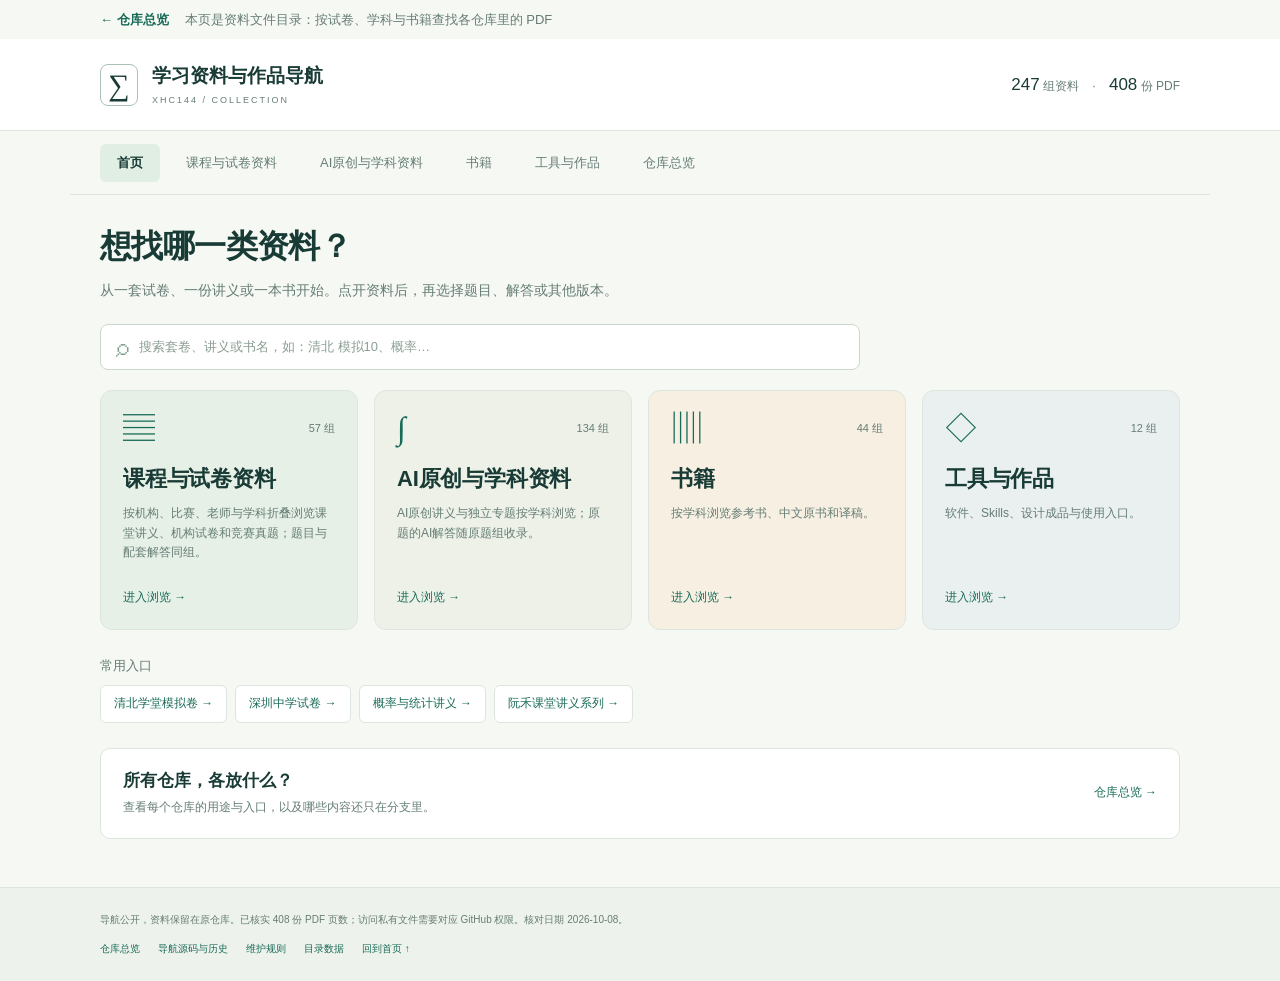
==== docs/materials/index.html @ 762d0c23 "重做仓库总览首页：覆盖全部 22 个仓库并核查每个分支 - 新首页按个人账号与 4 个组织分节，附类别筛选、搜索和深浅色主题 - 分支核查：逐文件比较 91 个分支与 main，列出 8 处只在分支的" ====
<!doctype html>
<html lang="zh-CN">
<head>
  <meta charset="utf-8">
  <meta name="viewport" content="width=device-width, initial-scale=1">
  <meta name="description" content="按机构、比赛、老师与学科找课堂讲义、试卷与竞赛资料，AI原创讲义独立浏览；同一份资料的题目、原解答与PDF集中选择下载。">
  <meta http-equiv="Content-Security-Policy" content="default-src 'self'; script-src 'self'; style-src 'self'; connect-src 'self'; img-src 'self' data:; object-src 'none'; base-uri 'self'">
  <meta name="theme-color" content="#193f3a">
  <title>学习资料与作品导航 · xhc144</title>
  <link rel="icon" href="data:image/svg+xml,%3Csvg xmlns='http://www.w3.org/2000/svg' viewBox='0 0 64 64'%3E%3Crect width='64' height='64' rx='12' fill='%23193f3a'/%3E%3Ctext x='32' y='46' text-anchor='middle' font-size='44' fill='%23dceae1'%3E%CE%A3%3C/text%3E%3C/svg%3E">
  <link rel="stylesheet" href="./styles.css?v=20261020-materials">
  <script src="./classify-catalog.js?v=20261008-ruanhe-series-2" defer></script>
  <script src="./source-navigation.js?v=20261008-ruanhe-series-2" defer></script>
  <script src="./app.js?v=20261020-materials" defer></script>
</head>
<body>
  <a class="skip-link" href="#main">跳到主内容</a>
  <div class="overview-bar"><a href="../">← 仓库总览</a><span>本页是资料文件目录：按试卷、学科与书籍查找各仓库里的 PDF</span></div>
  <header class="site-header"><div class="header-inner">
    <a href="#home" id="brand" class="brand"><span aria-hidden="true">∑</span><div>学习资料与作品导航<small>XHC144 / COLLECTION</small></div></a>
    <p class="header-counts"><strong id="group-total">—</strong> 组资料 <span>·</span> <strong id="pdf-total">—</strong> 份 PDF</p>
  </div></header>
  <nav id="main-nav" class="main-nav" aria-label="主要导航"></nav>
  <main id="main" class="main" tabindex="-1">
    <nav id="breadcrumbs" class="breadcrumbs" aria-label="当前位置"></nav>
    <div id="page-heading" class="page-heading"></div>
    <form id="search-form" class="search-form" role="search"><label for="search">查找资料</label><div class="search-field"><span aria-hidden="true">⌕</span><input id="search" type="search" placeholder="搜索套卷、讲义或书名，如：清北 模拟10、概率…" autocomplete="off"><button id="clear-search" type="button" hidden>清除搜索</button></div></form>
    <div id="results-status" class="results-status" role="status" aria-live="polite"></div>
    <div id="view"><p class="loading">正在载入目录…</p></div>
    <noscript><p>请开启 JavaScript 浏览资料分组，或从 <a href="https://github.com/xhc144/repository-index">仓库主页</a>继续查看。</p></noscript>
  </main>
  <dialog id="material-dialog" aria-labelledby="detail-title"><div class="dialog-header"><div><p id="detail-category" class="eyebrow"></p><h2 id="detail-title"></h2></div><button id="close-detail" type="button" aria-label="关闭资料详情">×</button></div><div id="detail-body" class="dialog-body"></div><div class="dialog-footer"><p>下载保留 GitHub 原仓库权限。不同用途的文件分别列出。</p><button id="back-detail" type="button">返回资料列表</button></div></dialog>
  <footer class="site-footer"><div><p>导航公开，资料保留在原仓库。已核实 <span id="verified-pdf-total">399</span> 份 PDF 页数；访问私有文件需要对应 GitHub 权限。核对日期 <time id="updated" datetime="2026-10-08">2026-10-08</time>。</p><nav aria-label="维护入口"><a href="../">仓库总览</a><a href="https://github.com/xhc144/repository-index">导航源码与历史</a><a href="https://github.com/xhc144/repository-index/blob/main/AGENTS.md">维护规则</a><a href="./catalog.json?v=20261008-ruanhe-series-2">目录数据</a><a href="#home" id="footer-home">回到首页 ↑</a></nav></div></footer>
</body>
</html>
---- docs/materials/styles.css ----
:root{color-scheme:light;--ink:#193b35;--muted:#657d75;--accent:#196b58;--line:#dce6df;--paper:#f6f8f4;--white:#fff;--serif:"Noto Serif CJK SC","Source Han Serif SC",serif}
*{box-sizing:border-box}html{scroll-behavior:smooth}body{margin:0;background:var(--paper);color:var(--ink);font-family:Inter,"Noto Sans CJK SC","Microsoft YaHei",sans-serif;font-size:14px;line-height:1.65}a{color:inherit;text-decoration:none}button,input{font:inherit}button,a,input{touch-action:manipulation}button{cursor:pointer}button:disabled{cursor:default;opacity:.45}a:focus-visible,button:focus-visible,input:focus-visible{outline:3px solid #80b39a;outline-offset:3px}button{color:inherit}h1,h2,h3,p{margin:0}h1,h2,h3{line-height:1.45}h1{font-size:32px;letter-spacing:-.6px}h2{font-size:20px}h3{font-size:15px}button{border:0;background:none}a:hover{color:var(--accent)}[hidden]{display:none!important}.skip-link{position:fixed;left:14px;top:-80px;background:var(--ink);color:#fff;padding:10px 18px;z-index:10}.skip-link:focus{top:10px}.site-header{background:var(--white);border-bottom:1px solid var(--line)}.header-inner,.main-nav,.main,.site-footer>div{max-width:1140px;margin:auto;padding-left:30px;padding-right:30px}.header-inner{display:flex;justify-content:space-between;align-items:center;gap:20px;min-height:91px}.brand{display:flex;align-items:center;gap:14px;font-size:19px;font-weight:700;line-height:1.4}.brand>span{display:grid;place-items:center;width:38px;height:42px;border:1px solid #aac1b4;border-radius:8px;font:30px var(--serif);font-weight:400}.brand small{display:block;margin-top:4px;font-size:9px;font-weight:400;letter-spacing:2px;color:var(--muted)}.header-counts{font-size:12px;color:var(--muted);white-space:nowrap}.header-counts strong{color:var(--ink);font-size:17px;font-weight:500}.header-counts span{margin:0 10px}.main-nav{display:flex;gap:9px;min-height:64px;align-items:center;border-bottom:1px solid var(--line)}.main-nav a{padding:8px 17px;border-radius:6px;color:var(--muted);font-size:13px}.main-nav a[aria-current]{background:#e0eee4;color:var(--ink);font-weight:700}.main-nav a:hover{background:#edf3ed;color:var(--accent)}.main{padding-top:28px;padding-bottom:48px;min-height:65vh}.breadcrumbs{display:flex;gap:10px;flex-wrap:wrap;color:var(--muted);font-size:12px;margin-bottom:20px}.breadcrumbs .current{color:var(--ink)}.separator{opacity:.5}.page-heading{margin-bottom:21px}.page-heading p{margin-top:9px;max-width:740px;color:var(--muted);font-size:14px}.search-form{margin:22px 0 20px;max-width:760px}.search-form>label{position:absolute;width:1px;height:1px;overflow:hidden;clip-path:inset(50%)}.search-field{display:flex;align-items:center;min-height:46px;border:1px solid #c9d9ce;border-radius:8px;background:var(--white);padding:0 15px;gap:10px}.search-field>span{font-size:25px;line-height:1;color:#7da08d}.search-field input{width:100%;min-width:0;border:0;outline:none;color:var(--ink);background:transparent;padding:11px 0;font-size:13px}.search-field input::placeholder{color:#8b9e93}.search-field input::-webkit-search-cancel-button{display:none}.search-field button{white-space:nowrap;font-size:12px;color:var(--accent);padding:7px 2px}.results-status{color:var(--muted);font-size:12px;min-height:0;margin-bottom:17px}.results-status:empty{display:none}.home-entries{display:grid;grid-template-columns:repeat(4,minmax(0,1fr));gap:16px}.entry-card{display:flex;flex-direction:column;border:1px solid var(--line);border-radius:12px;background:var(--white);padding:21px 22px;transition:transform .15s,border-color .15s,box-shadow .15s}.entry-card:hover{transform:translateY(-3px);border-color:#a3c2af;box-shadow:0 6px 20px #243c2810;color:var(--ink)}.entry-top{display:flex;justify-content:space-between;align-items:center;margin-bottom:19px;gap:10px}.entry-symbol{font-size:32px;font-family:var(--serif);font-weight:400;line-height:1;color:var(--accent)}.entry-count{font-size:11px;color:var(--muted);white-space:nowrap}.entry-card h2{font-size:22px;letter-spacing:-.2px;margin-bottom:9px}.entry-card p{font-size:12px;color:var(--muted);flex:1}.entry-arrow{display:block;color:var(--accent);font-size:12px;margin-top:25px}.home-entry.papers{background:#e6f0e7}.home-entry.subjects{background:#edf1e8}.home-entry.books{background:#f6efe2}.home-entry.tools{background:#eaf0ef}.quick-start{margin-top:27px}.quick-start h2{font-size:13px;font-weight:500;color:var(--muted);margin-bottom:9px}.quick-links{display:flex;flex-wrap:wrap;gap:8px}.quick-links a{background:#fff;border:1px solid var(--line);border-radius:6px;padding:8px 13px;font-size:12px;color:var(--accent)}.overview-entry{display:flex;justify-content:space-between;align-items:center;gap:20px;border:1px solid var(--line);border-radius:10px;background:#fff;margin-top:25px;padding:20px 22px}.overview-entry h2{font-size:17px}.overview-entry p{font-size:12px;color:var(--muted);margin-top:5px}.overview-entry>span{white-space:nowrap;font-size:12px;color:var(--accent)}.category-grid{display:grid;grid-template-columns:repeat(3,minmax(0,1fr));gap:17px}.category-card{min-height:184px}.category-card .entry-top{margin-bottom:12px}.category-card h2{font-size:20px}.category-card .entry-symbol{font-size:25px}.category-card .entry-arrow{margin-top:15px}.group-grid{display:grid;grid-template-columns:repeat(3,minmax(0,1fr));gap:16px}.group-card{text-align:left;display:flex;flex-direction:column;border:1px solid var(--line);background:#fff;border-radius:10px;padding:20px;min-width:0;transition:border-color .15s,box-shadow .15s}.group-card:hover{border-color:#9dbcaa;box-shadow:0 5px 15px #243c2810}.group-top{display:flex;justify-content:space-between;gap:8px;font-size:10px;color:var(--muted);margin-bottom:12px}.group-category{color:var(--accent)}.group-card h2{font-size:17px;overflow-wrap:anywhere;margin-bottom:8px}.tags{display:flex;flex-wrap:wrap;gap:4px}.tags span{font-size:10px;border-radius:3px;padding:1px 5px;background:#eff4ee;color:var(--muted)}.group-purpose{font-size:12px;color:var(--muted);margin-top:11px;flex:1}.group-versions{font-size:11px;color:#536b61;margin-top:14px}.group-warning,.group-matches{font-size:11px;margin-top:6px;color:#96733a}.group-open{margin-top:18px;color:var(--accent);font-size:12px}.pagination{display:flex;align-items:center;justify-content:center;gap:20px;margin-top:28px;font-size:12px}.pagination button,.primary-button{border:1px solid #b9d1c1;border-radius:6px;background:#fff;padding:8px 15px;color:var(--accent)}.empty{text-align:center;border:1px dashed var(--line);border-radius:12px;padding:50px 20px;background:#fff}.empty h2{font-size:20px}.empty p{color:var(--muted);margin:10px 0 20px}.repository-grid{display:grid;grid-template-columns:repeat(3,minmax(0,1fr));gap:17px}.repo-card{border:1px solid var(--line);border-radius:10px;background:#fff;padding:22px;min-width:0}.repo-card h2{font-size:17px}.repo-slug{font-size:10px;color:#859d8e;margin:5px 0 15px;overflow-wrap:anywhere}.repo-intro,.repo-how{font-size:12px;color:#596f62}.repo-contents{padding-left:17px;margin:14px 0;font-size:11px;color:var(--muted)}.repo-how{margin-bottom:16px}.repo-examples{border-top:1px solid var(--line);padding-top:10px;display:flex;flex-direction:column;align-items:flex-start;gap:7px}.repo-examples button{font-size:11px;text-align:left;color:var(--accent);padding:0}.repo-limit{font-size:10px;background:#f7f2e8;color:#9a793b;padding:8px 10px;margin-top:14px}.repo-home{display:block;margin-top:15px;font-size:11px;color:var(--accent)}dialog{border:1px solid #b7cec0;border-radius:15px;box-shadow:0 22px 90px #112d2555;padding:0;max-width:790px;width:calc(100% - 48px);max-height:89vh;max-height:89dvh;color:var(--ink);background:var(--paper);overflow:auto}dialog::backdrop{background:#102d2566;backdrop-filter:blur(2px)}.dialog-header{display:flex;justify-content:space-between;align-items:flex-start;gap:18px;padding:23px 26px 18px;border-bottom:1px solid var(--line);background:#fff;position:sticky;top:0;z-index:1}.dialog-header h2{font-size:23px;overflow-wrap:anywhere}.eyebrow{font-size:10px;letter-spacing:1px;color:var(--accent);margin-bottom:6px}.dialog-header>button{font-size:27px;line-height:1;padding:5px 9px;color:var(--muted);border-radius:6px;flex-shrink:0}.dialog-header>button:hover{background:#edf3ed}.dialog-body{padding:19px 26px 23px}.detail-intro{font-size:12px;color:var(--muted);margin-bottom:16px}.detail-warning{font-size:12px;padding:9px 12px;background:#f5ebda;color:#8f6f34;margin-bottom:14px}.file-choices{display:flex;flex-direction:column;gap:12px}.file-choice{border:1px solid var(--line);border-radius:9px;background:#fff;padding:16px 18px}.file-meta{display:flex;justify-content:space-between;align-items:center;gap:12px;margin-bottom:7px;font-size:11px}.role{color:var(--accent);background:#eaf2e9;padding:2px 7px;border-radius:4px}.pages{color:var(--muted);white-space:nowrap}.file-choice h3{font-size:14px;overflow-wrap:anywhere;font-weight:600}.file-note{font-size:11px;color:#92733e;background:#f8f3e8;padding:7px 9px;margin-top:9px}.file-actions{display:flex;align-items:center;flex-wrap:wrap;gap:13px;margin-top:13px}.download-button{font-size:12px;padding:7px 13px;border:1px solid #b7d0be;border-radius:5px;background:#edf4ed;color:var(--accent);white-space:nowrap}.download-button:hover{background:#dcece0}.source-link{color:var(--muted);font-size:10px}.detail-sources{display:flex;flex-wrap:wrap;gap:10px;color:var(--muted);font-size:11px;margin-top:19px}.detail-sources a{color:var(--accent)}.dialog-footer{display:flex;align-items:center;justify-content:space-between;gap:14px;border-top:1px solid var(--line);padding:14px 26px;background:#fff}.dialog-footer p{font-size:10px;color:var(--muted)}.dialog-footer button{font-size:11px;white-space:nowrap;color:var(--accent);padding:7px 10px;border:1px solid var(--line);border-radius:5px}.site-footer{border-top:1px solid var(--line);background:#eef2ec;color:var(--muted);padding:24px 0;font-size:10px}.site-footer nav{display:flex;gap:18px;flex-wrap:wrap;margin-top:12px}.site-footer a{color:var(--accent)}.load-error,.loading{padding:40px 0;color:var(--muted)}
@media(max-width:950px){.home-entries{grid-template-columns:repeat(2,minmax(0,1fr))}.group-grid,.repository-grid{grid-template-columns:repeat(2,minmax(0,1fr))}.category-grid{grid-template-columns:repeat(2,minmax(0,1fr))}.home-entry{min-height:186px}.home-entry .entry-arrow{margin-top:16px}}
@media(max-width:600px){body{font-size:13px}.header-inner,.main-nav,.main,.site-footer>div{padding-left:17px;padding-right:17px}.header-inner{min-height:82px;gap:9px}.brand{font-size:15px;gap:9px}.brand>span{width:29px;height:35px;font-size:25px}.brand small{font-size:8px;letter-spacing:1px}.header-counts{font-size:9px;text-align:right;max-width:76px;white-space:normal;line-height:1.5}.header-counts strong{font-size:13px}.header-counts span{margin:0 2px}.main-nav{display:grid;grid-template-columns:repeat(3,minmax(0,1fr));gap:5px;padding-top:9px;padding-bottom:9px;min-height:0}.main-nav a{text-align:center;padding:7px 4px;font-size:12px}.main{padding-top:22px;padding-bottom:30px}h1{font-size:25px}.page-heading{margin-bottom:17px}.page-heading p{font-size:12px;margin-top:7px}.breadcrumbs{margin-bottom:14px;font-size:11px}.search-form{margin:18px 0}.search-field{padding:0 11px;min-height:43px}.search-field input{font-size:12px}.search-field button{font-size:10px}.home-entries{gap:10px}.entry-card{padding:15px 14px;border-radius:9px}.home-entry{min-height:175px}.entry-top{margin-bottom:13px}.entry-symbol{font-size:27px}.entry-count{font-size:9px}.entry-card h2{font-size:18px;margin-bottom:6px}.entry-card p{font-size:10px}.entry-arrow{font-size:11px}.quick-start{margin-top:21px}.quick-links{gap:6px}.quick-links a{padding:6px 9px;font-size:10px}.overview-entry{padding:16px 15px;margin-top:19px;gap:12px}.overview-entry h2{font-size:14px}.overview-entry p{font-size:10px}.overview-entry>span{font-size:10px}.category-grid{gap:10px}.category-card{min-height:160px}.category-card h2{font-size:16px}.category-card .entry-arrow{margin-top:13px}.category-card .entry-top{margin-bottom:8px}.group-grid,.repository-grid{grid-template-columns:1fr;gap:12px}.group-card{padding:18px}.group-card h2{font-size:17px}.group-purpose{font-size:12px}.group-open{margin-top:14px}.pagination{gap:12px;font-size:11px}.pagination button{padding:7px 10px}.repo-card{padding:20px}.results-status{font-size:11px;margin-bottom:14px}dialog{width:calc(100% - 18px);max-height:93vh;max-height:93dvh;border-radius:11px}.dialog-header{padding:18px 17px 14px;gap:8px}.dialog-header h2{font-size:19px}.dialog-body{padding:16px}.file-choice{padding:14px 13px}.file-choice h3{font-size:13px}.file-actions{gap:10px}.file-actions .download-button{padding:7px 11px;font-size:11px}.source-link{font-size:9px}.pages{font-size:10px}.role{font-size:10px}.dialog-footer{padding:12px 16px;align-items:flex-start}.dialog-footer p{font-size:9px;max-width:65%}.dialog-footer button{font-size:10px}.site-footer nav{gap:12px}.site-footer{padding:20px 0;font-size:9px}}
@media(prefers-reduced-motion:reduce){html{scroll-behavior:auto}.entry-card,.group-card{transition:none}.entry-card:hover{transform:none}dialog::backdrop{backdrop-filter:none}}

.detail-filters{display:flex;flex-wrap:wrap;gap:7px;margin:0 0 15px}.detail-filters button{font-size:11px;border:1px solid var(--line);background:#fff;border-radius:5px;padding:6px 11px;color:var(--muted)}.detail-filters button[aria-pressed="true"]{background:#dfeee1;color:var(--accent);border-color:#adccb6}.archive-downloads{margin-bottom:16px}.archive-downloads p{margin-top:9px;font-size:11px;color:var(--muted)}


.paper-series + .paper-series { margin-top: 32px; }
.paper-series-title { margin: 0 0 16px; font-size: 1.35rem; }

/* Native, keyboard-accessible source/teacher/subject navigation. */
.tree-controls{display:flex;gap:.65rem;justify-content:flex-end;margin:0 0 1rem}
.tree-controls button{border:1px solid var(--line,#d5ddd9);background:var(--surface,#fff);border-radius:.55rem;padding:.55rem .85rem;color:inherit;cursor:pointer}
.material-tree{display:grid;gap:.8rem}
.material-branch{border:1px solid var(--line,#d5ddd9);border-radius:.75rem;background:var(--surface,#fff);min-width:0}
.branch-summary{padding:1rem 1.1rem;cursor:pointer;font-weight:650;list-style-position:inside}
.branch-summary:focus-visible{outline:3px solid var(--accent,#193f3a);outline-offset:2px;border-radius:.65rem}
.branch-title{margin-left:.35rem}.branch-count{float:right;font-size:.85rem;font-weight:400;opacity:.7;margin-left:.75rem}
.branch-body{display:grid;gap:.65rem;padding:0 1rem 1rem}
.branch-body .material-branch{border-radius:.55rem}.branch-body .branch-summary{padding:.7rem .85rem;font-size:.96rem}
.branch-body .group-grid{grid-template-columns:repeat(auto-fit,minmax(min(100%,280px),1fr));margin:.4rem 0 0}
.file-role-badges{display:flex;flex-wrap:wrap;gap:5px;min-width:0}.identity-label{background:#e1ecef;color:#315d68}.course-topic .file-choice{min-width:0}.series-directory-link{display:block;font-size:12px;color:var(--accent);margin-bottom:16px}
.quick-links button{background:#fff;border:1px solid var(--line);border-radius:6px;padding:8px 13px;font-size:12px;color:var(--accent)}
@media(max-width:600px){.quick-links button{padding:6px 9px;font-size:10px}}
@media(max-width:600px){.branch-body{padding:0 .45rem .55rem}.branch-summary{padding:.85rem .7rem}.branch-body .branch-summary{padding:.7rem .55rem}.branch-count{font-size:.78rem}.tree-controls{justify-content:flex-start}}

.overview-bar{display:flex;flex-wrap:wrap;gap:4px 16px;align-items:center;max-width:1140px;margin:auto;padding:9px 30px;font-size:13px;color:var(--muted)}
.overview-bar a{color:var(--accent);font-weight:600;text-decoration:none}
.overview-bar a:hover{text-decoration:underline}
@media (max-width:700px){.overview-bar{padding-left:17px;padding-right:17px}}
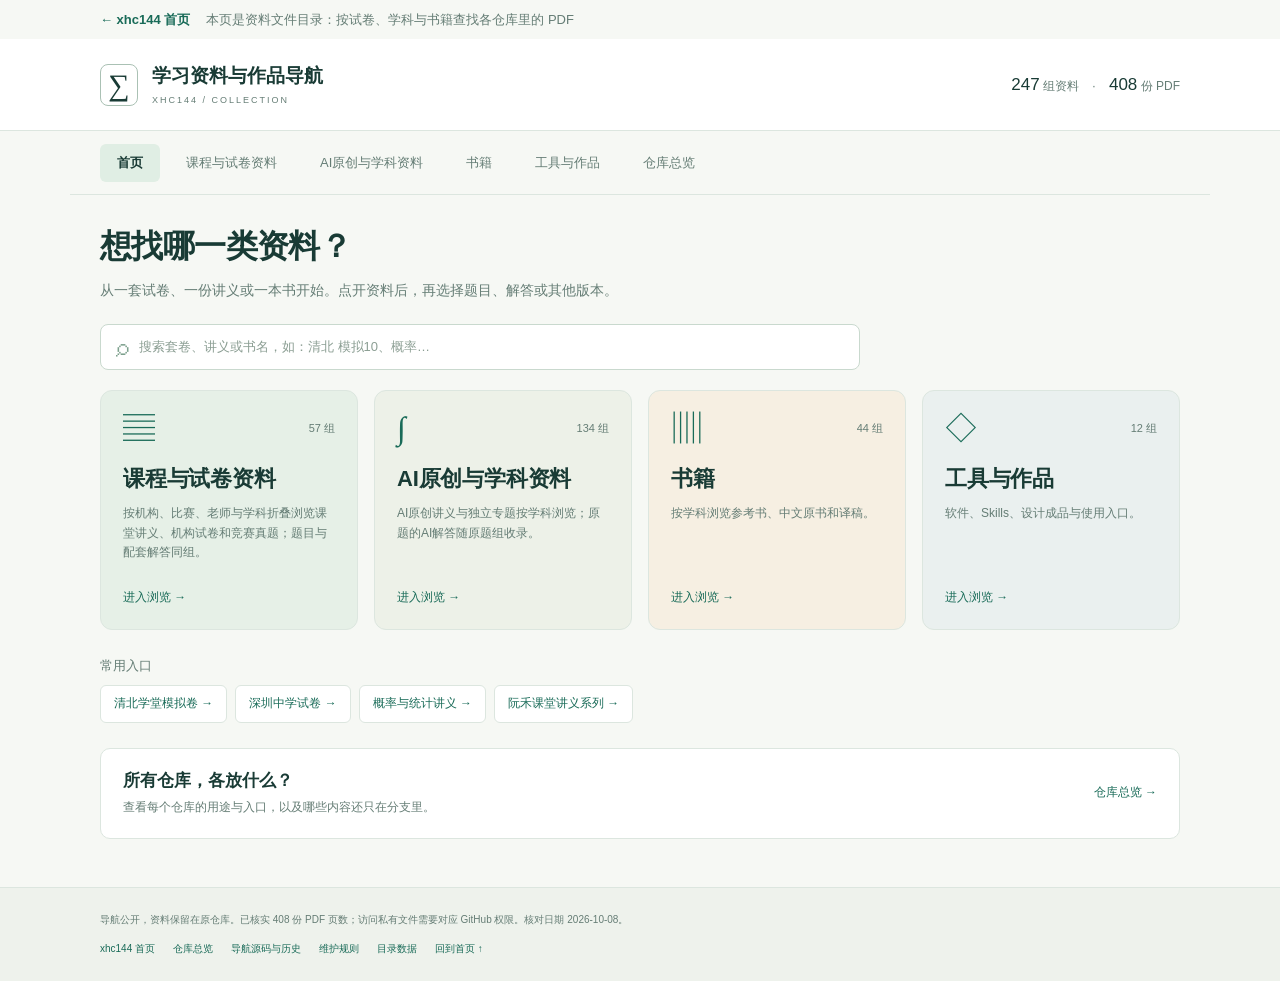
==== commit 40dccf21: "首页改为总入口，仓库总览移到 /repos/ - 根地址 xhc144.github.io 只放入口：仓库总览、资料文件目录、Claude 实验室、作品与 GitHub 账号，带全站搜索与背景点阵交互" ====
--- a/docs/materials/index.html
+++ b/docs/materials/index.html
@@ -15,7 +15,7 @@
 </head>
 <body>
   <a class="skip-link" href="#main">跳到主内容</a>
-  <div class="overview-bar"><a href="../">← 仓库总览</a><span>本页是资料文件目录：按试卷、学科与书籍查找各仓库里的 PDF</span></div>
+  <div class="overview-bar"><a href="../">← xhc144 首页</a><span>本页是资料文件目录：按试卷、学科与书籍查找各仓库里的 PDF</span></div>
   <header class="site-header"><div class="header-inner">
     <a href="#home" id="brand" class="brand"><span aria-hidden="true">∑</span><div>学习资料与作品导航<small>XHC144 / COLLECTION</small></div></a>
     <p class="header-counts"><strong id="group-total">—</strong> 组资料 <span>·</span> <strong id="pdf-total">—</strong> 份 PDF</p>
@@ -27,10 +27,10 @@
     <form id="search-form" class="search-form" role="search"><label for="search">查找资料</label><div class="search-field"><span aria-hidden="true">⌕</span><input id="search" type="search" placeholder="搜索套卷、讲义或书名，如：清北 模拟10、概率…" autocomplete="off"><button id="clear-search" type="button" hidden>清除搜索</button></div></form>
     <div id="results-status" class="results-status" role="status" aria-live="polite"></div>
     <div id="view"><p class="loading">正在载入目录…</p></div>
-    <noscript><p>请开启 JavaScript 浏览资料分组，或从 <a href="https://github.com/xhc144/repository-index">仓库主页</a>继续查看。</p></noscript>
+    <noscript><p>请开启 JavaScript 浏览资料分组，或从 <a href="https://github.com/xhc144/xhc144.github.io">仓库主页</a>继续查看。</p></noscript>
   </main>
   <dialog id="material-dialog" aria-labelledby="detail-title"><div class="dialog-header"><div><p id="detail-category" class="eyebrow"></p><h2 id="detail-title"></h2></div><button id="close-detail" type="button" aria-label="关闭资料详情">×</button></div><div id="detail-body" class="dialog-body"></div><div class="dialog-footer"><p>下载保留 GitHub 原仓库权限。不同用途的文件分别列出。</p><button id="back-detail" type="button">返回资料列表</button></div></dialog>
-  <footer class="site-footer"><div><p>导航公开，资料保留在原仓库。已核实 <span id="verified-pdf-total">399</span> 份 PDF 页数；访问私有文件需要对应 GitHub 权限。核对日期 <time id="updated" datetime="2026-10-08">2026-10-08</time>。</p><nav aria-label="维护入口"><a href="../">仓库总览</a><a href="https://github.com/xhc144/repository-index">导航源码与历史</a><a href="https://github.com/xhc144/repository-index/blob/main/AGENTS.md">维护规则</a><a href="./catalog.json?v=20261008-ruanhe-series-2">目录数据</a><a href="#home" id="footer-home">回到首页 ↑</a></nav></div></footer>
+  <footer class="site-footer"><div><p>导航公开，资料保留在原仓库。已核实 <span id="verified-pdf-total">399</span> 份 PDF 页数；访问私有文件需要对应 GitHub 权限。核对日期 <time id="updated" datetime="2026-10-08">2026-10-08</time>。</p><nav aria-label="维护入口"><a href="../">xhc144 首页</a><a href="../repos/">仓库总览</a><a href="https://github.com/xhc144/xhc144.github.io">导航源码与历史</a><a href="https://github.com/xhc144/xhc144.github.io/blob/main/AGENTS.md">维护规则</a><a href="./catalog.json?v=20261008-ruanhe-series-2">目录数据</a><a href="#home" id="footer-home">回到首页 ↑</a></nav></div></footer>
 </body>
 </html>
 
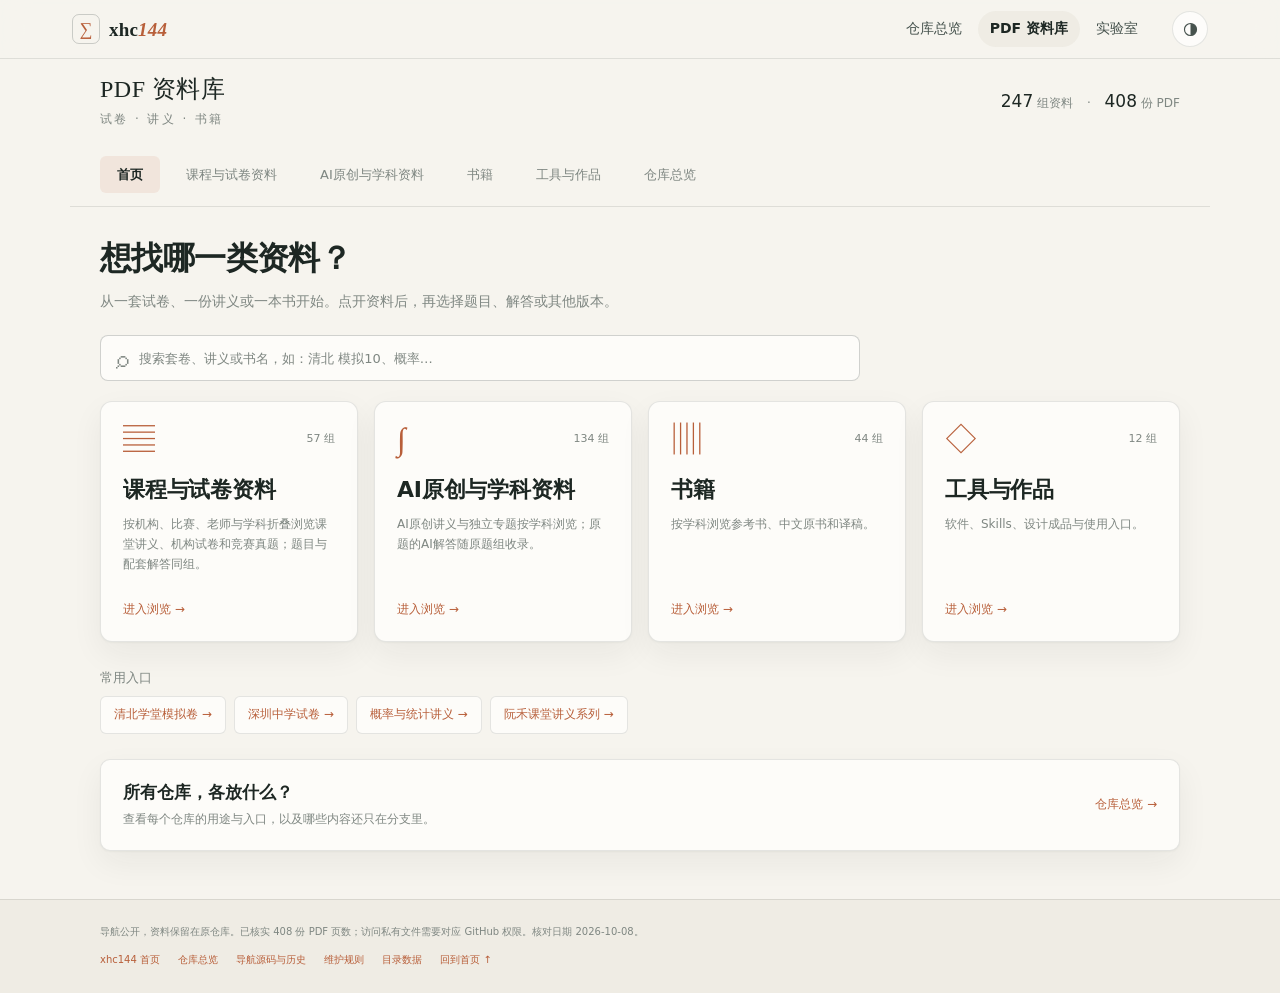
==== commit 36c6029c: "全站统一外观与导航，修复失效链接 - 新增 site.css / site.js：三个页面共用配色、字体、顶部导航与深浅色切换 - 仓库总览与 PDF 资料库改用首页的配色，PDF 资料库支持深色模式" ====
--- a/docs/materials/index.html
+++ b/docs/materials/index.html
@@ -5,19 +5,27 @@
   <meta name="viewport" content="width=device-width, initial-scale=1">
   <meta name="description" content="按机构、比赛、老师与学科找课堂讲义、试卷与竞赛资料，AI原创讲义独立浏览；同一份资料的题目、原解答与PDF集中选择下载。">
   <meta http-equiv="Content-Security-Policy" content="default-src 'self'; script-src 'self'; style-src 'self'; connect-src 'self'; img-src 'self' data:; object-src 'none'; base-uri 'self'">
-  <meta name="theme-color" content="#193f3a">
-  <title>学习资料与作品导航 · xhc144</title>
-  <link rel="icon" href="data:image/svg+xml,%3Csvg xmlns='http://www.w3.org/2000/svg' viewBox='0 0 64 64'%3E%3Crect width='64' height='64' rx='12' fill='%23193f3a'/%3E%3Ctext x='32' y='46' text-anchor='middle' font-size='44' fill='%23dceae1'%3E%CE%A3%3C/text%3E%3C/svg%3E">
-  <link rel="stylesheet" href="./styles.css?v=20261020-materials">
+  <meta name="theme-color" content="#f6f4ee" media="(prefers-color-scheme: light)">
+  <meta name="theme-color" content="#141513" media="(prefers-color-scheme: dark)">
+  <title>PDF 资料库 · xhc144</title>
+  <link rel="icon" href="data:image/svg+xml,%3Csvg xmlns='http://www.w3.org/2000/svg' viewBox='0 0 64 64'%3E%3Crect width='64' height='64' rx='14' fill='%231d2723'/%3E%3Ctext x='32' y='46' text-anchor='middle' font-family='Georgia,serif' font-size='42' fill='%23e2875f'%3E%CE%A3%3C/text%3E%3C/svg%3E">
+  <script src="../boot.js"></script>
+  <link rel="stylesheet" href="../site.css?v=20261020-site">
+  <link rel="stylesheet" href="./styles.css?v=20261020-site">
+  <script src="../site.js?v=20261020-site" defer></script>
   <script src="./classify-catalog.js?v=20261008-ruanhe-series-2" defer></script>
   <script src="./source-navigation.js?v=20261008-ruanhe-series-2" defer></script>
   <script src="./app.js?v=20261020-materials" defer></script>
 </head>
 <body>
   <a class="skip-link" href="#main">跳到主内容</a>
-  <div class="overview-bar"><a href="../">← xhc144 首页</a><span>本页是资料文件目录：按试卷、学科与书籍查找各仓库里的 PDF</span></div>
+  <header class="site-nav"><div class="site-nav-inner">
+    <a class="site-home" href="../" aria-label="xhc144 首页"><span aria-hidden="true">∑</span><b>xhc<i>144</i></b></a>
+    <nav class="site-links" aria-label="站点导航"><a href="../repos/">仓库总览</a><a href="../materials/" aria-current="page">PDF 资料库</a><a href="../claude-lab/">实验室</a></nav>
+    <button type="button" class="theme-toggle" id="theme-toggle" aria-label="切换深浅色"><svg viewBox="0 0 24 24" aria-hidden="true"><circle cx="12" cy="12" r="8.5"/><path d="M12 3.5a8.5 8.5 0 0 1 0 17Z"/></svg></button>
+  </div></header>
   <header class="site-header"><div class="header-inner">
-    <a href="#home" id="brand" class="brand"><span aria-hidden="true">∑</span><div>学习资料与作品导航<small>XHC144 / COLLECTION</small></div></a>
+    <a href="#home" id="brand" class="brand"><div>PDF 资料库<small>试卷 · 讲义 · 书籍</small></div></a>
     <p class="header-counts"><strong id="group-total">—</strong> 组资料 <span>·</span> <strong id="pdf-total">—</strong> 份 PDF</p>
   </div></header>
   <nav id="main-nav" class="main-nav" aria-label="主要导航"></nav>
--- a/docs/site.css
+++ b/docs/site.css
@@ -0,0 +1,138 @@
+/* 全站共用：配色、字体与顶部导航。首页、仓库总览与 PDF 资料库都先引入本文件。 */
+:root {
+  color-scheme: light;
+  --paper: #f6f4ee;
+  --card: rgb(255 255 255 / 66%);
+  --card-solid: #fdfcf9;
+  --tint: #efece4;
+  --ink: #1d2723;
+  --ink-soft: #46524d;
+  --muted: #7f8782;
+  --line: rgb(29 39 35 / 11%);
+  --line-strong: rgb(29 39 35 / 20%);
+  --accent: #b85f3a;
+  --accent-soft: rgb(196 103 63 / 10%);
+  --glow: rgb(196 103 63 / 11%);
+  --warn: #8f6420;
+  --warn-soft: #f6ecd8;
+  --warn-line: #e6cf9f;
+  --ok: #2f6b4f;
+  --ok-soft: #e4efe6;
+  --shadow: 0 1px 2px rgb(29 39 35 / 4%), 0 12px 32px rgb(29 39 35 / 6%);
+  --shadow-hover: 0 2px 4px rgb(29 39 35 / 5%), 0 22px 48px rgb(29 39 35 / 11%);
+  --dot-rgb: 29, 39, 35;
+  --hot-rgb: 196, 103, 63;
+  --sans: system-ui, -apple-system, "PingFang SC", "Hiragino Sans GB", "Microsoft YaHei UI", "Microsoft YaHei", "Noto Sans CJK SC", sans-serif;
+  --serif: "Noto Serif CJK SC", "Source Han Serif SC", "Songti SC", "STSong", serif;
+  --display: "Iowan Old Style", "Palatino Linotype", Palatino, "Book Antiqua", Georgia, "Noto Serif CJK SC", "Songti SC", serif;
+  --mono: ui-monospace, "Cascadia Code", "SF Mono", Consolas, monospace;
+  --ease: cubic-bezier(.2, .75, .2, 1);
+}
+
+@media (prefers-color-scheme: dark) {
+  :root:not([data-theme="light"]) {
+    color-scheme: dark;
+    --paper: #141513;
+    --card: rgb(34 35 32 / 62%);
+    --card-solid: #1d1e1b;
+    --tint: #23241f;
+    --ink: #eceae3;
+    --ink-soft: #c9c6bc;
+    --muted: #918e85;
+    --line: rgb(236 234 227 / 10%);
+    --line-strong: rgb(236 234 227 / 20%);
+    --accent: #e2875f;
+    --accent-soft: rgb(226 135 95 / 12%);
+    --glow: rgb(226 135 95 / 12%);
+    --warn: #e7b765;
+    --warn-soft: #2b2416;
+    --warn-line: #5a4622;
+    --ok: #86c9a3;
+    --ok-soft: #1a2a20;
+    --shadow: 0 1px 2px rgb(0 0 0 / 35%);
+    --shadow-hover: 0 22px 48px rgb(0 0 0 / 50%);
+    --dot-rgb: 236, 234, 227;
+    --hot-rgb: 226, 135, 95;
+  }
+}
+
+:root[data-theme="dark"] {
+  color-scheme: dark;
+  --paper: #141513;
+  --card: rgb(34 35 32 / 62%);
+  --card-solid: #1d1e1b;
+  --tint: #23241f;
+  --ink: #eceae3;
+  --ink-soft: #c9c6bc;
+  --muted: #918e85;
+  --line: rgb(236 234 227 / 10%);
+  --line-strong: rgb(236 234 227 / 20%);
+  --accent: #e2875f;
+  --accent-soft: rgb(226 135 95 / 12%);
+  --glow: rgb(226 135 95 / 12%);
+  --warn: #e7b765;
+  --warn-soft: #2b2416;
+  --warn-line: #5a4622;
+  --ok: #86c9a3;
+  --ok-soft: #1a2a20;
+  --shadow: 0 1px 2px rgb(0 0 0 / 35%);
+  --shadow-hover: 0 22px 48px rgb(0 0 0 / 50%);
+  --dot-rgb: 236, 234, 227;
+  --hot-rgb: 226, 135, 95;
+}
+
+html { background: var(--paper); }
+::selection { background: var(--accent); color: var(--paper); }
+
+/* ---------- 顶部导航（仓库总览、PDF 资料库） ---------- */
+.site-nav {
+  position: sticky; top: 0; z-index: 20;
+  background: color-mix(in srgb, var(--paper) 82%, transparent);
+  border-bottom: 1px solid var(--line);
+  -webkit-backdrop-filter: blur(14px); backdrop-filter: blur(14px);
+  font-family: var(--sans);
+}
+.site-nav-inner {
+  display: flex; align-items: center; gap: 22px;
+  max-width: 1200px; height: 58px; margin: 0 auto; padding: 0 32px;
+}
+.site-home {
+  display: flex; align-items: center; gap: 9px; margin-right: auto;
+  color: var(--ink); font: 600 19px/1 var(--display); text-decoration: none; letter-spacing: .01em;
+}
+.site-home span {
+  display: grid; place-items: center; width: 28px; height: 30px;
+  border: 1px solid var(--line-strong); border-radius: 7px;
+  font: 18px var(--display); color: var(--accent);
+  transition: transform .4s var(--ease);
+}
+.site-home:hover span { transform: rotate(-8deg); }
+.site-home i { color: var(--accent); font-style: italic; }
+.site-links { display: flex; align-items: center; gap: 4px; }
+.site-links a {
+  position: relative; padding: 6px 12px; border-radius: 999px;
+  color: var(--ink-soft); font-size: 14px; text-decoration: none; white-space: nowrap;
+  transition: color .2s, background .2s;
+}
+.site-links a:hover { color: var(--accent); background: var(--accent-soft); }
+.site-links a[aria-current="page"] { color: var(--ink); font-weight: 600; background: var(--tint); }
+.theme-toggle {
+  display: grid; place-items: center; flex: none; width: 36px; height: 36px; padding: 0;
+  border: 1px solid var(--line); border-radius: 50%;
+  background: var(--card); color: var(--ink-soft); cursor: pointer;
+  transition: color .2s, transform .5s var(--ease);
+}
+.theme-toggle:hover { color: var(--accent); transform: rotate(180deg); }
+.theme-toggle svg { width: 17px; height: 17px; fill: none; stroke: currentColor; stroke-width: 1.6; }
+.theme-toggle svg path { fill: currentColor; stroke: none; }
+.site-nav a:focus-visible, .theme-toggle:focus-visible { outline: 2px solid var(--accent); outline-offset: 2px; }
+
+@media (max-width: 640px) {
+  .site-nav-inner { gap: 8px; height: 52px; padding: 0 12px 0 16px; }
+  .site-home { font-size: 17px; }
+  .site-home b { display: none; }
+  .site-links a { padding: 6px 9px; font-size: 13px; }
+}
+@media (prefers-reduced-motion: reduce) {
+  .site-home span, .theme-toggle { transition: none; }
+}
--- a/docs/materials/styles.css
+++ b/docs/materials/styles.css
@@ -1,10 +1,11 @@
-:root{color-scheme:light;--ink:#193b35;--muted:#657d75;--accent:#196b58;--line:#dce6df;--paper:#f6f8f4;--white:#fff;--serif:"Noto Serif CJK SC","Source Han Serif SC",serif}
-*{box-sizing:border-box}html{scroll-behavior:smooth}body{margin:0;background:var(--paper);color:var(--ink);font-family:Inter,"Noto Sans CJK SC","Microsoft YaHei",sans-serif;font-size:14px;line-height:1.65}a{color:inherit;text-decoration:none}button,input{font:inherit}button,a,input{touch-action:manipulation}button{cursor:pointer}button:disabled{cursor:default;opacity:.45}a:focus-visible,button:focus-visible,input:focus-visible{outline:3px solid #80b39a;outline-offset:3px}button{color:inherit}h1,h2,h3,p{margin:0}h1,h2,h3{line-height:1.45}h1{font-size:32px;letter-spacing:-.6px}h2{font-size:20px}h3{font-size:15px}button{border:0;background:none}a:hover{color:var(--accent)}[hidden]{display:none!important}.skip-link{position:fixed;left:14px;top:-80px;background:var(--ink);color:#fff;padding:10px 18px;z-index:10}.skip-link:focus{top:10px}.site-header{background:var(--white);border-bottom:1px solid var(--line)}.header-inner,.main-nav,.main,.site-footer>div{max-width:1140px;margin:auto;padding-left:30px;padding-right:30px}.header-inner{display:flex;justify-content:space-between;align-items:center;gap:20px;min-height:91px}.brand{display:flex;align-items:center;gap:14px;font-size:19px;font-weight:700;line-height:1.4}.brand>span{display:grid;place-items:center;width:38px;height:42px;border:1px solid #aac1b4;border-radius:8px;font:30px var(--serif);font-weight:400}.brand small{display:block;margin-top:4px;font-size:9px;font-weight:400;letter-spacing:2px;color:var(--muted)}.header-counts{font-size:12px;color:var(--muted);white-space:nowrap}.header-counts strong{color:var(--ink);font-size:17px;font-weight:500}.header-counts span{margin:0 10px}.main-nav{display:flex;gap:9px;min-height:64px;align-items:center;border-bottom:1px solid var(--line)}.main-nav a{padding:8px 17px;border-radius:6px;color:var(--muted);font-size:13px}.main-nav a[aria-current]{background:#e0eee4;color:var(--ink);font-weight:700}.main-nav a:hover{background:#edf3ed;color:var(--accent)}.main{padding-top:28px;padding-bottom:48px;min-height:65vh}.breadcrumbs{display:flex;gap:10px;flex-wrap:wrap;color:var(--muted);font-size:12px;margin-bottom:20px}.breadcrumbs .current{color:var(--ink)}.separator{opacity:.5}.page-heading{margin-bottom:21px}.page-heading p{margin-top:9px;max-width:740px;color:var(--muted);font-size:14px}.search-form{margin:22px 0 20px;max-width:760px}.search-form>label{position:absolute;width:1px;height:1px;overflow:hidden;clip-path:inset(50%)}.search-field{display:flex;align-items:center;min-height:46px;border:1px solid #c9d9ce;border-radius:8px;background:var(--white);padding:0 15px;gap:10px}.search-field>span{font-size:25px;line-height:1;color:#7da08d}.search-field input{width:100%;min-width:0;border:0;outline:none;color:var(--ink);background:transparent;padding:11px 0;font-size:13px}.search-field input::placeholder{color:#8b9e93}.search-field input::-webkit-search-cancel-button{display:none}.search-field button{white-space:nowrap;font-size:12px;color:var(--accent);padding:7px 2px}.results-status{color:var(--muted);font-size:12px;min-height:0;margin-bottom:17px}.results-status:empty{display:none}.home-entries{display:grid;grid-template-columns:repeat(4,minmax(0,1fr));gap:16px}.entry-card{display:flex;flex-direction:column;border:1px solid var(--line);border-radius:12px;background:var(--white);padding:21px 22px;transition:transform .15s,border-color .15s,box-shadow .15s}.entry-card:hover{transform:translateY(-3px);border-color:#a3c2af;box-shadow:0 6px 20px #243c2810;color:var(--ink)}.entry-top{display:flex;justify-content:space-between;align-items:center;margin-bottom:19px;gap:10px}.entry-symbol{font-size:32px;font-family:var(--serif);font-weight:400;line-height:1;color:var(--accent)}.entry-count{font-size:11px;color:var(--muted);white-space:nowrap}.entry-card h2{font-size:22px;letter-spacing:-.2px;margin-bottom:9px}.entry-card p{font-size:12px;color:var(--muted);flex:1}.entry-arrow{display:block;color:var(--accent);font-size:12px;margin-top:25px}.home-entry.papers{background:#e6f0e7}.home-entry.subjects{background:#edf1e8}.home-entry.books{background:#f6efe2}.home-entry.tools{background:#eaf0ef}.quick-start{margin-top:27px}.quick-start h2{font-size:13px;font-weight:500;color:var(--muted);margin-bottom:9px}.quick-links{display:flex;flex-wrap:wrap;gap:8px}.quick-links a{background:#fff;border:1px solid var(--line);border-radius:6px;padding:8px 13px;font-size:12px;color:var(--accent)}.overview-entry{display:flex;justify-content:space-between;align-items:center;gap:20px;border:1px solid var(--line);border-radius:10px;background:#fff;margin-top:25px;padding:20px 22px}.overview-entry h2{font-size:17px}.overview-entry p{font-size:12px;color:var(--muted);margin-top:5px}.overview-entry>span{white-space:nowrap;font-size:12px;color:var(--accent)}.category-grid{display:grid;grid-template-columns:repeat(3,minmax(0,1fr));gap:17px}.category-card{min-height:184px}.category-card .entry-top{margin-bottom:12px}.category-card h2{font-size:20px}.category-card .entry-symbol{font-size:25px}.category-card .entry-arrow{margin-top:15px}.group-grid{display:grid;grid-template-columns:repeat(3,minmax(0,1fr));gap:16px}.group-card{text-align:left;display:flex;flex-direction:column;border:1px solid var(--line);background:#fff;border-radius:10px;padding:20px;min-width:0;transition:border-color .15s,box-shadow .15s}.group-card:hover{border-color:#9dbcaa;box-shadow:0 5px 15px #243c2810}.group-top{display:flex;justify-content:space-between;gap:8px;font-size:10px;color:var(--muted);margin-bottom:12px}.group-category{color:var(--accent)}.group-card h2{font-size:17px;overflow-wrap:anywhere;margin-bottom:8px}.tags{display:flex;flex-wrap:wrap;gap:4px}.tags span{font-size:10px;border-radius:3px;padding:1px 5px;background:#eff4ee;color:var(--muted)}.group-purpose{font-size:12px;color:var(--muted);margin-top:11px;flex:1}.group-versions{font-size:11px;color:#536b61;margin-top:14px}.group-warning,.group-matches{font-size:11px;margin-top:6px;color:#96733a}.group-open{margin-top:18px;color:var(--accent);font-size:12px}.pagination{display:flex;align-items:center;justify-content:center;gap:20px;margin-top:28px;font-size:12px}.pagination button,.primary-button{border:1px solid #b9d1c1;border-radius:6px;background:#fff;padding:8px 15px;color:var(--accent)}.empty{text-align:center;border:1px dashed var(--line);border-radius:12px;padding:50px 20px;background:#fff}.empty h2{font-size:20px}.empty p{color:var(--muted);margin:10px 0 20px}.repository-grid{display:grid;grid-template-columns:repeat(3,minmax(0,1fr));gap:17px}.repo-card{border:1px solid var(--line);border-radius:10px;background:#fff;padding:22px;min-width:0}.repo-card h2{font-size:17px}.repo-slug{font-size:10px;color:#859d8e;margin:5px 0 15px;overflow-wrap:anywhere}.repo-intro,.repo-how{font-size:12px;color:#596f62}.repo-contents{padding-left:17px;margin:14px 0;font-size:11px;color:var(--muted)}.repo-how{margin-bottom:16px}.repo-examples{border-top:1px solid var(--line);padding-top:10px;display:flex;flex-direction:column;align-items:flex-start;gap:7px}.repo-examples button{font-size:11px;text-align:left;color:var(--accent);padding:0}.repo-limit{font-size:10px;background:#f7f2e8;color:#9a793b;padding:8px 10px;margin-top:14px}.repo-home{display:block;margin-top:15px;font-size:11px;color:var(--accent)}dialog{border:1px solid #b7cec0;border-radius:15px;box-shadow:0 22px 90px #112d2555;padding:0;max-width:790px;width:calc(100% - 48px);max-height:89vh;max-height:89dvh;color:var(--ink);background:var(--paper);overflow:auto}dialog::backdrop{background:#102d2566;backdrop-filter:blur(2px)}.dialog-header{display:flex;justify-content:space-between;align-items:flex-start;gap:18px;padding:23px 26px 18px;border-bottom:1px solid var(--line);background:#fff;position:sticky;top:0;z-index:1}.dialog-header h2{font-size:23px;overflow-wrap:anywhere}.eyebrow{font-size:10px;letter-spacing:1px;color:var(--accent);margin-bottom:6px}.dialog-header>button{font-size:27px;line-height:1;padding:5px 9px;color:var(--muted);border-radius:6px;flex-shrink:0}.dialog-header>button:hover{background:#edf3ed}.dialog-body{padding:19px 26px 23px}.detail-intro{font-size:12px;color:var(--muted);margin-bottom:16px}.detail-warning{font-size:12px;padding:9px 12px;background:#f5ebda;color:#8f6f34;margin-bottom:14px}.file-choices{display:flex;flex-direction:column;gap:12px}.file-choice{border:1px solid var(--line);border-radius:9px;background:#fff;padding:16px 18px}.file-meta{display:flex;justify-content:space-between;align-items:center;gap:12px;margin-bottom:7px;font-size:11px}.role{color:var(--accent);background:#eaf2e9;padding:2px 7px;border-radius:4px}.pages{color:var(--muted);white-space:nowrap}.file-choice h3{font-size:14px;overflow-wrap:anywhere;font-weight:600}.file-note{font-size:11px;color:#92733e;background:#f8f3e8;padding:7px 9px;margin-top:9px}.file-actions{display:flex;align-items:center;flex-wrap:wrap;gap:13px;margin-top:13px}.download-button{font-size:12px;padding:7px 13px;border:1px solid #b7d0be;border-radius:5px;background:#edf4ed;color:var(--accent);white-space:nowrap}.download-button:hover{background:#dcece0}.source-link{color:var(--muted);font-size:10px}.detail-sources{display:flex;flex-wrap:wrap;gap:10px;color:var(--muted);font-size:11px;margin-top:19px}.detail-sources a{color:var(--accent)}.dialog-footer{display:flex;align-items:center;justify-content:space-between;gap:14px;border-top:1px solid var(--line);padding:14px 26px;background:#fff}.dialog-footer p{font-size:10px;color:var(--muted)}.dialog-footer button{font-size:11px;white-space:nowrap;color:var(--accent);padding:7px 10px;border:1px solid var(--line);border-radius:5px}.site-footer{border-top:1px solid var(--line);background:#eef2ec;color:var(--muted);padding:24px 0;font-size:10px}.site-footer nav{display:flex;gap:18px;flex-wrap:wrap;margin-top:12px}.site-footer a{color:var(--accent)}.load-error,.loading{padding:40px 0;color:var(--muted)}
+/* PDF 资料库样式；配色与字体在 ../site.css。 */
+body{--white:var(--card-solid)}
+*{box-sizing:border-box}html{scroll-behavior:smooth}body{margin:0;background:var(--paper);color:var(--ink);font-family:var(--sans);font-size:14px;line-height:1.65}a{color:inherit;text-decoration:none}button,input{font:inherit}button,a,input{touch-action:manipulation}button{cursor:pointer}button:disabled{cursor:default;opacity:.45}a:focus-visible,button:focus-visible,input:focus-visible{outline:3px solid var(--accent);outline-offset:3px}button{color:inherit}h1,h2,h3,p{margin:0}h1,h2,h3{line-height:1.45}h1{font-size:32px;letter-spacing:-.6px}h2{font-size:20px}h3{font-size:15px}button{border:0;background:none}a:hover{color:var(--accent)}[hidden]{display:none!important}.skip-link{position:fixed;left:14px;top:-80px;background:var(--ink);color:var(--paper);padding:10px 18px;z-index:10}.skip-link:focus{top:10px}.site-header{background:var(--white);border-bottom:1px solid var(--line)}.header-inner,.main-nav,.main,.site-footer>div{max-width:1140px;margin:auto;padding-left:30px;padding-right:30px}.header-inner{display:flex;justify-content:space-between;align-items:center;gap:20px;min-height:91px}.brand{display:flex;align-items:center;gap:14px;font-size:19px;font-weight:700;line-height:1.4}.brand>span{display:grid;place-items:center;width:38px;height:42px;border:1px solid var(--line-strong);border-radius:8px;font:30px var(--serif);font-weight:400}.brand small{display:block;margin-top:4px;font-size:9px;font-weight:400;letter-spacing:2px;color:var(--muted)}.header-counts{font-size:12px;color:var(--muted);white-space:nowrap}.header-counts strong{color:var(--ink);font-size:17px;font-weight:500}.header-counts span{margin:0 10px}.main-nav{display:flex;gap:9px;min-height:64px;align-items:center;border-bottom:1px solid var(--line)}.main-nav a{padding:8px 17px;border-radius:6px;color:var(--muted);font-size:13px}.main-nav a[aria-current]{background:var(--accent-soft);color:var(--ink);font-weight:700}.main-nav a:hover{background:var(--accent-soft);color:var(--accent)}.main{padding-top:28px;padding-bottom:48px;min-height:65vh}.breadcrumbs{display:flex;gap:10px;flex-wrap:wrap;color:var(--muted);font-size:12px;margin-bottom:20px}.breadcrumbs .current{color:var(--ink)}.separator{opacity:.5}.page-heading{margin-bottom:21px}.page-heading p{margin-top:9px;max-width:740px;color:var(--muted);font-size:14px}.search-form{margin:22px 0 20px;max-width:760px}.search-form>label{position:absolute;width:1px;height:1px;overflow:hidden;clip-path:inset(50%)}.search-field{display:flex;align-items:center;min-height:46px;border:1px solid var(--line-strong);border-radius:8px;background:var(--white);padding:0 15px;gap:10px}.search-field>span{font-size:25px;line-height:1;color:var(--muted)}.search-field input{width:100%;min-width:0;border:0;outline:none;color:var(--ink);background:transparent;padding:11px 0;font-size:13px}.search-field input::placeholder{color:var(--muted)}.search-field input::-webkit-search-cancel-button{display:none}.search-field button{white-space:nowrap;font-size:12px;color:var(--accent);padding:7px 2px}.results-status{color:var(--muted);font-size:12px;min-height:0;margin-bottom:17px}.results-status:empty{display:none}.home-entries{display:grid;grid-template-columns:repeat(4,minmax(0,1fr));gap:16px}.entry-card{display:flex;flex-direction:column;border:1px solid var(--line);border-radius:12px;background:var(--white);padding:21px 22px;transition:transform .15s,border-color .15s,box-shadow .15s}.entry-card:hover{transform:translateY(-3px);border-color:var(--accent);box-shadow:0 6px 20px rgb(0 0 0 / 6%);color:var(--ink)}.entry-top{display:flex;justify-content:space-between;align-items:center;margin-bottom:19px;gap:10px}.entry-symbol{font-size:32px;font-family:var(--serif);font-weight:400;line-height:1;color:var(--accent)}.entry-count{font-size:11px;color:var(--muted);white-space:nowrap}.entry-card h2{font-size:22px;letter-spacing:-.2px;margin-bottom:9px}.entry-card p{font-size:12px;color:var(--muted);flex:1}.entry-arrow{display:block;color:var(--accent);font-size:12px;margin-top:25px}.home-entry.papers{background:var(--card-solid)}.home-entry.subjects{background:var(--card-solid)}.home-entry.books{background:var(--card-solid)}.home-entry.tools{background:var(--card-solid)}.quick-start{margin-top:27px}.quick-start h2{font-size:13px;font-weight:500;color:var(--muted);margin-bottom:9px}.quick-links{display:flex;flex-wrap:wrap;gap:8px}.quick-links a{background:var(--card-solid);border:1px solid var(--line);border-radius:6px;padding:8px 13px;font-size:12px;color:var(--accent)}.overview-entry{display:flex;justify-content:space-between;align-items:center;gap:20px;border:1px solid var(--line);border-radius:10px;background:var(--card-solid);margin-top:25px;padding:20px 22px}.overview-entry h2{font-size:17px}.overview-entry p{font-size:12px;color:var(--muted);margin-top:5px}.overview-entry>span{white-space:nowrap;font-size:12px;color:var(--accent)}.category-grid{display:grid;grid-template-columns:repeat(3,minmax(0,1fr));gap:17px}.category-card{min-height:184px}.category-card .entry-top{margin-bottom:12px}.category-card h2{font-size:20px}.category-card .entry-symbol{font-size:25px}.category-card .entry-arrow{margin-top:15px}.group-grid{display:grid;grid-template-columns:repeat(3,minmax(0,1fr));gap:16px}.group-card{text-align:left;display:flex;flex-direction:column;border:1px solid var(--line);background:var(--card-solid);border-radius:10px;padding:20px;min-width:0;transition:border-color .15s,box-shadow .15s}.group-card:hover{border-color:var(--accent);box-shadow:0 5px 15px rgb(0 0 0 / 6%)}.group-top{display:flex;justify-content:space-between;gap:8px;font-size:10px;color:var(--muted);margin-bottom:12px}.group-category{color:var(--accent)}.group-card h2{font-size:17px;overflow-wrap:anywhere;margin-bottom:8px}.tags{display:flex;flex-wrap:wrap;gap:4px}.tags span{font-size:10px;border-radius:3px;padding:1px 5px;background:var(--tint);color:var(--muted)}.group-purpose{font-size:12px;color:var(--muted);margin-top:11px;flex:1}.group-versions{font-size:11px;color:var(--ink-soft);margin-top:14px}.group-warning,.group-matches{font-size:11px;margin-top:6px;color:var(--warn)}.group-open{margin-top:18px;color:var(--accent);font-size:12px}.pagination{display:flex;align-items:center;justify-content:center;gap:20px;margin-top:28px;font-size:12px}.pagination button,.primary-button{border:1px solid var(--line-strong);border-radius:6px;background:var(--card-solid);padding:8px 15px;color:var(--accent)}.empty{text-align:center;border:1px dashed var(--line);border-radius:12px;padding:50px 20px;background:var(--card-solid)}.empty h2{font-size:20px}.empty p{color:var(--muted);margin:10px 0 20px}.repository-grid{display:grid;grid-template-columns:repeat(3,minmax(0,1fr));gap:17px}.repo-card{border:1px solid var(--line);border-radius:10px;background:var(--card-solid);padding:22px;min-width:0}.repo-card h2{font-size:17px}.repo-slug{font-size:10px;color:var(--muted);margin:5px 0 15px;overflow-wrap:anywhere}.repo-intro,.repo-how{font-size:12px;color:var(--ink-soft)}.repo-contents{padding-left:17px;margin:14px 0;font-size:11px;color:var(--muted)}.repo-how{margin-bottom:16px}.repo-examples{border-top:1px solid var(--line);padding-top:10px;display:flex;flex-direction:column;align-items:flex-start;gap:7px}.repo-examples button{font-size:11px;text-align:left;color:var(--accent);padding:0}.repo-limit{font-size:10px;background:var(--warn-soft);color:var(--warn);padding:8px 10px;margin-top:14px}.repo-home{display:block;margin-top:15px;font-size:11px;color:var(--accent)}dialog{border:1px solid var(--line-strong);border-radius:15px;box-shadow:0 22px 90px rgb(0 0 0 / 30%);padding:0;max-width:790px;width:calc(100% - 48px);max-height:89vh;max-height:89dvh;color:var(--ink);background:var(--paper);overflow:auto}dialog::backdrop{background:rgb(20 21 19 / 45%);backdrop-filter:blur(2px)}.dialog-header{display:flex;justify-content:space-between;align-items:flex-start;gap:18px;padding:23px 26px 18px;border-bottom:1px solid var(--line);background:var(--card-solid);position:sticky;top:0;z-index:1}.dialog-header h2{font-size:23px;overflow-wrap:anywhere}.eyebrow{font-size:10px;letter-spacing:1px;color:var(--accent);margin-bottom:6px}.dialog-header>button{font-size:27px;line-height:1;padding:5px 9px;color:var(--muted);border-radius:6px;flex-shrink:0}.dialog-header>button:hover{background:var(--accent-soft)}.dialog-body{padding:19px 26px 23px}.detail-intro{font-size:12px;color:var(--muted);margin-bottom:16px}.detail-warning{font-size:12px;padding:9px 12px;background:var(--warn-soft);color:var(--warn);margin-bottom:14px}.file-choices{display:flex;flex-direction:column;gap:12px}.file-choice{border:1px solid var(--line);border-radius:9px;background:var(--card-solid);padding:16px 18px}.file-meta{display:flex;justify-content:space-between;align-items:center;gap:12px;margin-bottom:7px;font-size:11px}.role{color:var(--accent);background:var(--accent-soft);padding:2px 7px;border-radius:4px}.pages{color:var(--muted);white-space:nowrap}.file-choice h3{font-size:14px;overflow-wrap:anywhere;font-weight:600}.file-note{font-size:11px;color:var(--warn);background:var(--warn-soft);padding:7px 9px;margin-top:9px}.file-actions{display:flex;align-items:center;flex-wrap:wrap;gap:13px;margin-top:13px}.download-button{font-size:12px;padding:7px 13px;border:1px solid var(--line-strong);border-radius:5px;background:var(--accent-soft);color:var(--accent);white-space:nowrap}.download-button:hover{background:var(--accent-soft)}.source-link{color:var(--muted);font-size:10px}.detail-sources{display:flex;flex-wrap:wrap;gap:10px;color:var(--muted);font-size:11px;margin-top:19px}.detail-sources a{color:var(--accent)}.dialog-footer{display:flex;align-items:center;justify-content:space-between;gap:14px;border-top:1px solid var(--line);padding:14px 26px;background:var(--card-solid)}.dialog-footer p{font-size:10px;color:var(--muted)}.dialog-footer button{font-size:11px;white-space:nowrap;color:var(--accent);padding:7px 10px;border:1px solid var(--line);border-radius:5px}.site-footer{border-top:1px solid var(--line);background:var(--tint);color:var(--muted);padding:24px 0;font-size:10px}.site-footer nav{display:flex;gap:18px;flex-wrap:wrap;margin-top:12px}.site-footer a{color:var(--accent)}.load-error,.loading{padding:40px 0;color:var(--muted)}
 @media(max-width:950px){.home-entries{grid-template-columns:repeat(2,minmax(0,1fr))}.group-grid,.repository-grid{grid-template-columns:repeat(2,minmax(0,1fr))}.category-grid{grid-template-columns:repeat(2,minmax(0,1fr))}.home-entry{min-height:186px}.home-entry .entry-arrow{margin-top:16px}}
 @media(max-width:600px){body{font-size:13px}.header-inner,.main-nav,.main,.site-footer>div{padding-left:17px;padding-right:17px}.header-inner{min-height:82px;gap:9px}.brand{font-size:15px;gap:9px}.brand>span{width:29px;height:35px;font-size:25px}.brand small{font-size:8px;letter-spacing:1px}.header-counts{font-size:9px;text-align:right;max-width:76px;white-space:normal;line-height:1.5}.header-counts strong{font-size:13px}.header-counts span{margin:0 2px}.main-nav{display:grid;grid-template-columns:repeat(3,minmax(0,1fr));gap:5px;padding-top:9px;padding-bottom:9px;min-height:0}.main-nav a{text-align:center;padding:7px 4px;font-size:12px}.main{padding-top:22px;padding-bottom:30px}h1{font-size:25px}.page-heading{margin-bottom:17px}.page-heading p{font-size:12px;margin-top:7px}.breadcrumbs{margin-bottom:14px;font-size:11px}.search-form{margin:18px 0}.search-field{padding:0 11px;min-height:43px}.search-field input{font-size:12px}.search-field button{font-size:10px}.home-entries{gap:10px}.entry-card{padding:15px 14px;border-radius:9px}.home-entry{min-height:175px}.entry-top{margin-bottom:13px}.entry-symbol{font-size:27px}.entry-count{font-size:9px}.entry-card h2{font-size:18px;margin-bottom:6px}.entry-card p{font-size:10px}.entry-arrow{font-size:11px}.quick-start{margin-top:21px}.quick-links{gap:6px}.quick-links a{padding:6px 9px;font-size:10px}.overview-entry{padding:16px 15px;margin-top:19px;gap:12px}.overview-entry h2{font-size:14px}.overview-entry p{font-size:10px}.overview-entry>span{font-size:10px}.category-grid{gap:10px}.category-card{min-height:160px}.category-card h2{font-size:16px}.category-card .entry-arrow{margin-top:13px}.category-card .entry-top{margin-bottom:8px}.group-grid,.repository-grid{grid-template-columns:1fr;gap:12px}.group-card{padding:18px}.group-card h2{font-size:17px}.group-purpose{font-size:12px}.group-open{margin-top:14px}.pagination{gap:12px;font-size:11px}.pagination button{padding:7px 10px}.repo-card{padding:20px}.results-status{font-size:11px;margin-bottom:14px}dialog{width:calc(100% - 18px);max-height:93vh;max-height:93dvh;border-radius:11px}.dialog-header{padding:18px 17px 14px;gap:8px}.dialog-header h2{font-size:19px}.dialog-body{padding:16px}.file-choice{padding:14px 13px}.file-choice h3{font-size:13px}.file-actions{gap:10px}.file-actions .download-button{padding:7px 11px;font-size:11px}.source-link{font-size:9px}.pages{font-size:10px}.role{font-size:10px}.dialog-footer{padding:12px 16px;align-items:flex-start}.dialog-footer p{font-size:9px;max-width:65%}.dialog-footer button{font-size:10px}.site-footer nav{gap:12px}.site-footer{padding:20px 0;font-size:9px}}
 @media(prefers-reduced-motion:reduce){html{scroll-behavior:auto}.entry-card,.group-card{transition:none}.entry-card:hover{transform:none}dialog::backdrop{backdrop-filter:none}}
 
-.detail-filters{display:flex;flex-wrap:wrap;gap:7px;margin:0 0 15px}.detail-filters button{font-size:11px;border:1px solid var(--line);background:#fff;border-radius:5px;padding:6px 11px;color:var(--muted)}.detail-filters button[aria-pressed="true"]{background:#dfeee1;color:var(--accent);border-color:#adccb6}.archive-downloads{margin-bottom:16px}.archive-downloads p{margin-top:9px;font-size:11px;color:var(--muted)}
+.detail-filters{display:flex;flex-wrap:wrap;gap:7px;margin:0 0 15px}.detail-filters button{font-size:11px;border:1px solid var(--line);background:var(--card-solid);border-radius:5px;padding:6px 11px;color:var(--muted)}.detail-filters button[aria-pressed="true"]{background:var(--accent-soft);color:var(--accent);border-color:var(--line-strong)}.archive-downloads{margin-bottom:16px}.archive-downloads p{margin-top:9px;font-size:11px;color:var(--muted)}
 
 
 .paper-series + .paper-series { margin-top: 32px; }
@@ -12,21 +13,26 @@
 
 /* Native, keyboard-accessible source/teacher/subject navigation. */
 .tree-controls{display:flex;gap:.65rem;justify-content:flex-end;margin:0 0 1rem}
-.tree-controls button{border:1px solid var(--line,#d5ddd9);background:var(--surface,#fff);border-radius:.55rem;padding:.55rem .85rem;color:inherit;cursor:pointer}
+.tree-controls button{border:1px solid var(--line,var(--line));background:var(--surface,var(--card-solid));border-radius:.55rem;padding:.55rem .85rem;color:inherit;cursor:pointer}
 .material-tree{display:grid;gap:.8rem}
-.material-branch{border:1px solid var(--line,#d5ddd9);border-radius:.75rem;background:var(--surface,#fff);min-width:0}
+.material-branch{border:1px solid var(--line,var(--line));border-radius:.75rem;background:var(--surface,var(--card-solid));min-width:0}
 .branch-summary{padding:1rem 1.1rem;cursor:pointer;font-weight:650;list-style-position:inside}
 .branch-summary:focus-visible{outline:3px solid var(--accent,#193f3a);outline-offset:2px;border-radius:.65rem}
 .branch-title{margin-left:.35rem}.branch-count{float:right;font-size:.85rem;font-weight:400;opacity:.7;margin-left:.75rem}
 .branch-body{display:grid;gap:.65rem;padding:0 1rem 1rem}
 .branch-body .material-branch{border-radius:.55rem}.branch-body .branch-summary{padding:.7rem .85rem;font-size:.96rem}
 .branch-body .group-grid{grid-template-columns:repeat(auto-fit,minmax(min(100%,280px),1fr));margin:.4rem 0 0}
-.file-role-badges{display:flex;flex-wrap:wrap;gap:5px;min-width:0}.identity-label{background:#e1ecef;color:#315d68}.course-topic .file-choice{min-width:0}.series-directory-link{display:block;font-size:12px;color:var(--accent);margin-bottom:16px}
-.quick-links button{background:#fff;border:1px solid var(--line);border-radius:6px;padding:8px 13px;font-size:12px;color:var(--accent)}
+.file-role-badges{display:flex;flex-wrap:wrap;gap:5px;min-width:0}.identity-label{background:var(--tint);color:var(--ink-soft)}.course-topic .file-choice{min-width:0}.series-directory-link{display:block;font-size:12px;color:var(--accent);margin-bottom:16px}
+.quick-links button{background:var(--card-solid);border:1px solid var(--line);border-radius:6px;padding:8px 13px;font-size:12px;color:var(--accent)}
 @media(max-width:600px){.quick-links button{padding:6px 9px;font-size:10px}}
 @media(max-width:600px){.branch-body{padding:0 .45rem .55rem}.branch-summary{padding:.85rem .7rem}.branch-body .branch-summary{padding:.7rem .55rem}.branch-count{font-size:.78rem}.tree-controls{justify-content:flex-start}}
 
-.overview-bar{display:flex;flex-wrap:wrap;gap:4px 16px;align-items:center;max-width:1140px;margin:auto;padding:9px 30px;font-size:13px;color:var(--muted)}
-.overview-bar a{color:var(--accent);font-weight:600;text-decoration:none}
-.overview-bar a:hover{text-decoration:underline}
-@media (max-width:700px){.overview-bar{padding-left:17px;padding-right:17px}}
+
+/* 与全站统一的细节 */
+.site-header{background:transparent;border-bottom:0}.header-inner{min-height:84px}
+.brand{font:500 24px/1.3 var(--serif);letter-spacing:.02em}.brand small{font:12px var(--sans);letter-spacing:.2em;margin-top:6px}
+.main-nav{border-bottom:1px solid var(--line)}
+.entry-card,.group-card,.repo-card,.overview-entry,.file-choice{box-shadow:var(--shadow)}
+.entry-card:hover{box-shadow:var(--shadow-hover)}
+.entry-symbol{font-family:var(--display)}
+@media(max-width:600px){.brand{font-size:19px}.brand small{font-size:10px;letter-spacing:.12em}}
